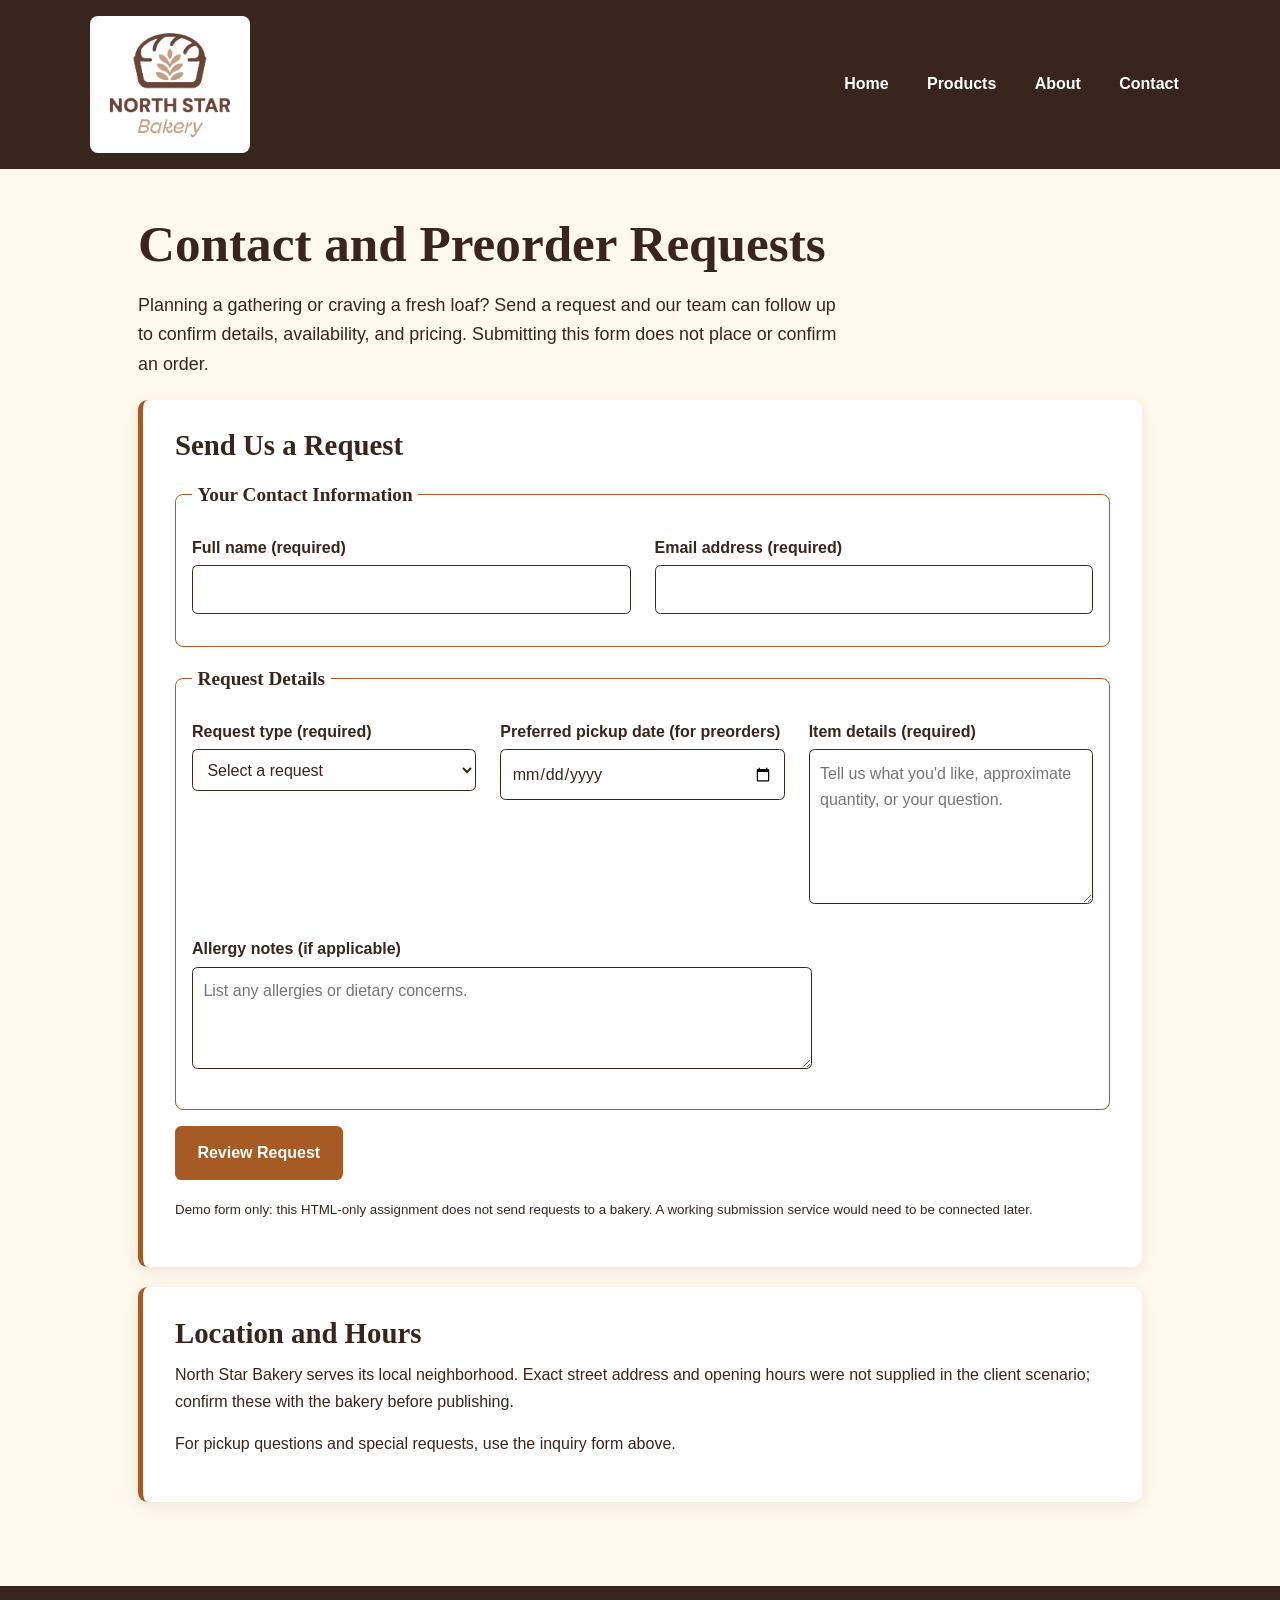
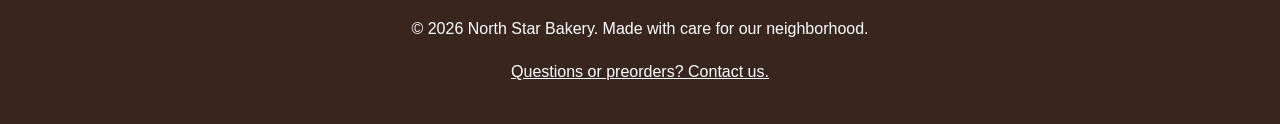
==== contact.html @ b9b7adf9 "Complete Touchstone 3 responsive bakery design" ====
<!DOCTYPE html>
<html lang="en">
<head>
<meta charset="UTF-8">
<meta name="viewport" content="width=device-width, initial-scale=1.0">
<meta name="description" content="North Star Bakery: handmade breads, pastries, cakes, and neighborhood preorders.">
<title>Contact | North Star Bakery</title>
<link rel="stylesheet" href="styles.css">
</head>
<body>
<header class="site-header">
<a href="index.html">
<img src="media/bakery-logo_c.png" alt="North Star Bakery logo" width="180">
</a>
<nav aria-label="Main navigation">
<ul>
<li>
<a href="index.html">Home</a>
</li>
<li>
<a href="products.html">Products</a>
</li>
<li>
<a href="about.html">About</a>
</li>
<li>
<a href="contact.html">Contact</a>
</li>
</ul>
</nav>
</header>
<main class="container">
<h1>Contact and Preorder Requests</h1>
<p class="intro">Planning a gathering or craving a fresh loaf? Send a request and our team can follow up to confirm details, availability, and pricing. Submitting this form does not place or confirm an order.</p>
<section class="content-card">
<h2>Send Us a Request</h2>
<form action="#" method="get">
<fieldset>
<legend>Your Contact Information</legend>
<p>
<label for="full-name">Full name (required)</label>
<br>
<input id="full-name" name="full_name" type="text" autocomplete="name" required minlength="2">
</p>
<p>
<label for="email">Email address (required)</label>
<br>
<input id="email" name="email" type="email" autocomplete="email" required>
</p>
</fieldset>
<fieldset>
<legend>Request Details</legend>
<p>
<label for="request-type">Request type (required)</label>
<br>
<select id="request-type" name="request_type" required>
<option value="">Select a request</option>
<option value="preorder">Preorder</option>
<option value="question">General question</option>
</select>
</p>
<p>
<label for="pickup-date">Preferred pickup date (for preorders)</label>
<br>
<input id="pickup-date" name="pickup_date" type="date">
</p>
<p>
<label for="item-details">Item details (required)</label>
<br>
<textarea id="item-details" name="item_details" rows="5" cols="45" required minlength="5" placeholder="Tell us what you'd like, approximate quantity, or your question.">
</textarea>
</p>
<p>
<label for="allergy-notes">Allergy notes (if applicable)</label>
<br>
<textarea id="allergy-notes" name="allergy_notes" rows="3" cols="45" placeholder="List any allergies or dietary concerns.">
</textarea>
</p>
</fieldset>
<p>
<button type="submit">Review Request</button>
</p>
<p>
<small>Demo form only: this HTML-only assignment does not send requests to a bakery. A working submission service would need to be connected later.</small>
</p>
</form>
</section>
<section class="content-card">
<h2>Location and Hours</h2>
<p>North Star Bakery serves its local neighborhood. Exact street address and opening hours were not supplied in the client scenario; confirm these with the bakery before publishing.</p>
<p>For pickup questions and special requests, use the inquiry form above.</p>
</section>
</main>
<footer class="site-footer">
<p>&copy; 2026 North Star Bakery. Made with care for our neighborhood.</p>
<p>
<a href="contact.html">Questions or preorders? Contact us.</a>
</p>
</footer>
</body>
</html>
---- styles.css ----
/* Touchstone 3: North Star Bakery | Mobile-first external stylesheet */
:root { --cream:#fff8ec; --brown:#38251d; --caramel:#a75b24; --white:#ffffff; }
* { box-sizing:border-box; }
html { scroll-behavior:smooth; }
body { margin:0; background:var(--cream); color:var(--brown); font-family:Arial,Helvetica,sans-serif; font-size:1rem; line-height:1.65; }
a { color:var(--caramel); }
a:hover, a:focus-visible { text-decoration-thickness:3px; }
.site-header { background:var(--brown); color:var(--white); padding:1rem max(1rem, calc((100% - 1100px)/2)); display:flex; flex-direction:column; align-items:center; gap:.75rem; }
.site-header img { display:block; max-width:160px; height:auto; }
.site-header nav ul { display:flex; flex-wrap:wrap; justify-content:center; gap:.35rem .65rem; list-style:none; padding:0; margin:0; }
.site-header nav a { display:block; color:var(--white); padding:.45rem .7rem; text-decoration:none; border-radius:.4rem; font-weight:700; }
.site-header nav a:hover,.site-header nav a:focus-visible { background:var(--caramel); color:var(--white); }
.container { max-width:1100px; margin:auto; padding:1.5rem 1rem 3rem; }
h1,h2,h3 { font-family:Georgia,'Times New Roman',serif; line-height:1.2; }
h1 { font-size:clamp(2rem,5vw,3.2rem); margin:.3rem 0 1rem; }
h2 { font-size:clamp(1.35rem,3vw,1.8rem); margin:0 0 .75rem; }
h3 { font-size:1.2rem; margin:.6rem 0; }
p { margin:.5rem 0 1rem; }
.intro { max-width:72ch; font-size:1.12rem; }
.content-card { background:var(--white); border-left:5px solid var(--caramel); border-radius:.6rem; padding:1.25rem; margin:1.25rem 0; box-shadow:0 4px 16px rgba(56,37,29,.08); }
img,picture,video,audio { max-width:100%; }
img { height:auto; border-radius:.5rem; }
picture { display:block; }
picture img { display:block; width:100%; max-width:650px; }
.feature-figure { margin:1rem 0; }
.feature-figure img { display:block; }
figcaption { font-size:.95rem; font-style:italic; margin-top:.5rem; }
audio { width:100%; max-width:520px; }
video { width:100%; height:auto; }
fieldset { border:1px solid var(--caramel); border-radius:.5rem; margin:1rem 0; padding:1rem; }
legend { font-family:Georgia,'Times New Roman',serif; font-size:1.2rem; font-weight:bold; padding:0 .35rem; }
label { display:inline-block; font-weight:bold; margin-bottom:.25rem; }
input,select,textarea { width:100%; max-width:620px; border:1px solid var(--brown); border-radius:.35rem; padding:.65rem; font:inherit; background:var(--white); color:var(--brown); }
textarea { resize:vertical; }
input:focus-visible,select:focus-visible,textarea:focus-visible,button:focus-visible { outline:3px solid var(--caramel); outline-offset:2px; }
button { border:0; border-radius:.4rem; padding:.85rem 1.4rem; background:var(--caramel); color:var(--white); font:inherit; font-weight:bold; cursor:pointer; }
button:hover { background:var(--brown); }
.site-footer { background:var(--brown); color:var(--white); text-align:center; padding:1.4rem 1rem; }
.site-footer a { color:var(--white); }
@media (min-width:760px) {
 .site-header { flex-direction:row; justify-content:space-between; gap:2rem; }
 .site-header nav ul { justify-content:flex-end; gap:1rem; }
 .container { padding:2.5rem 2rem 4rem; }
 .content-card { padding:1.8rem 2rem; }
 fieldset { display:flex; flex-wrap:wrap; gap:0 1.5rem; align-items:start; }
 fieldset legend { width:auto; }
 fieldset > p { flex:1 1 280px; }
}
@media (min-width:1050px) { .container { padding-left:3rem; padding-right:3rem; } }
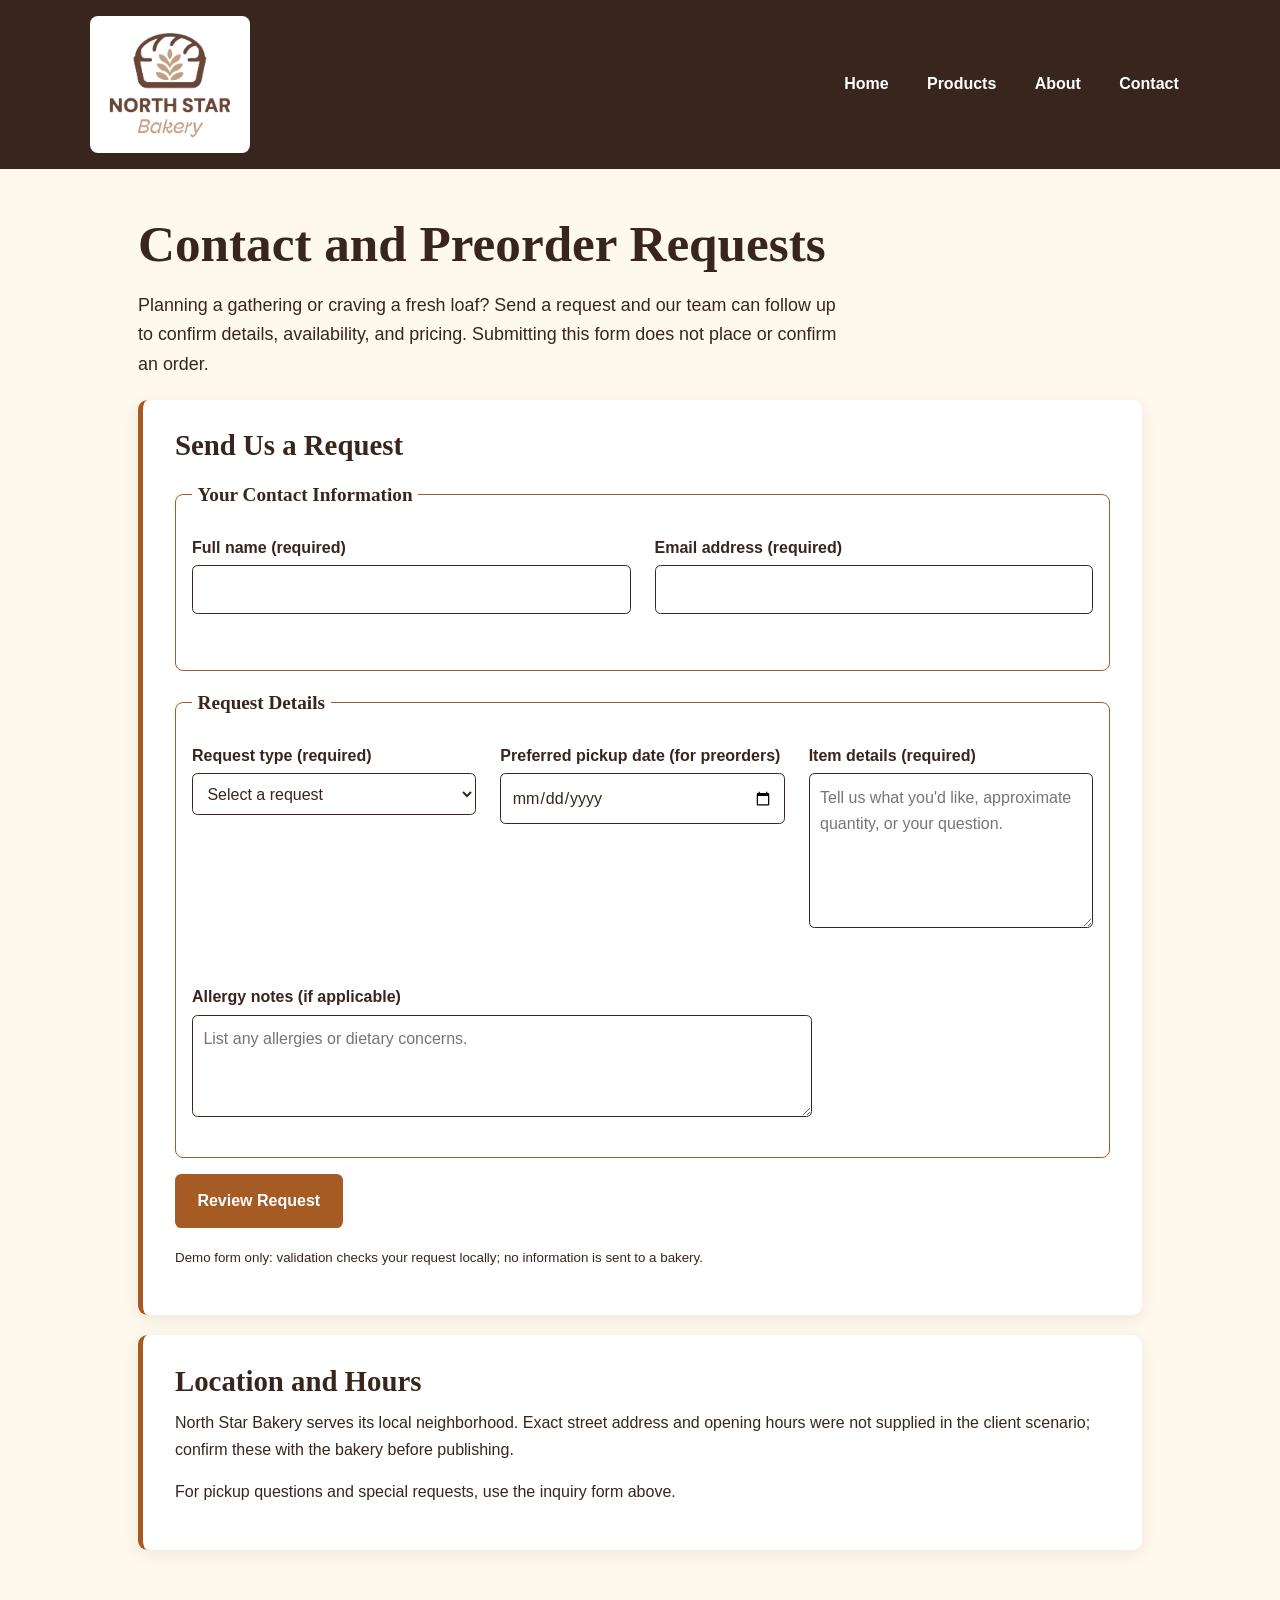
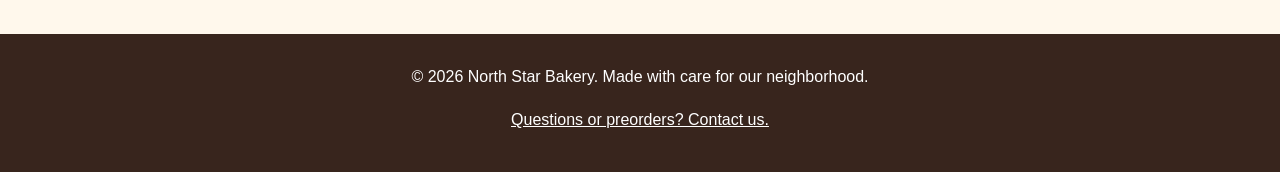
==== commit baeb9d63: "Complete Touchstone 4 JavaScript features" ====
--- a/contact.html
+++ b/contact.html
@@ -34,18 +34,20 @@
 <p class="intro">Planning a gathering or craving a fresh loaf? Send a request and our team can follow up to confirm details, availability, and pricing. Submitting this form does not place or confirm an order.</p>
 <section class="content-card">
 <h2>Send Us a Request</h2>
-<form action="#" method="get">
+<form id="preorder-form" action="#" method="get" novalidate>
 <fieldset>
 <legend>Your Contact Information</legend>
 <p>
 <label for="full-name">Full name (required)</label>
 <br>
 <input id="full-name" name="full_name" type="text" autocomplete="name" required minlength="2">
+<span class="field-error" id="full-name-error" aria-live="polite"></span>
 </p>
 <p>
 <label for="email">Email address (required)</label>
 <br>
 <input id="email" name="email" type="email" autocomplete="email" required>
+<span class="field-error" id="email-error" aria-live="polite"></span>
 </p>
 </fieldset>
 <fieldset>
@@ -58,6 +60,7 @@
 <option value="preorder">Preorder</option>
 <option value="question">General question</option>
 </select>
+<span class="field-error" id="request-type-error" aria-live="polite"></span>
 </p>
 <p>
 <label for="pickup-date">Preferred pickup date (for preorders)</label>
@@ -69,6 +72,7 @@
 <br>
 <textarea id="item-details" name="item_details" rows="5" cols="45" required minlength="5" placeholder="Tell us what you'd like, approximate quantity, or your question.">
 </textarea>
+<span class="field-error" id="item-details-error" aria-live="polite"></span>
 </p>
 <p>
 <label for="allergy-notes">Allergy notes (if applicable)</label>
@@ -79,9 +83,10 @@
 </fieldset>
 <p>
 <button type="submit">Review Request</button>
+<p id="form-status" role="status" aria-live="polite"></p>
 </p>
 <p>
-<small>Demo form only: this HTML-only assignment does not send requests to a bakery. A working submission service would need to be connected later.</small>
+<small>Demo form only: validation checks your request locally; no information is sent to a bakery.</small>
 </p>
 </form>
 </section>
@@ -97,5 +102,6 @@
 <a href="contact.html">Questions or preorders? Contact us.</a>
 </p>
 </footer>
+<script src="script.js" defer></script>
 </body>
 </html>
--- a/styles.css
+++ b/styles.css
@@ -47,3 +47,14 @@
  fieldset > p { flex:1 1 280px; }
 }
 @media (min-width:1050px) { .container { padding-left:3rem; padding-right:3rem; } }
+
+/* Touchstone 4: accessible favorites and validation */
+.favorite-grid { display:flex; flex-wrap:wrap; gap:1rem; margin:1rem 0; }
+.favorite-option { flex:1 1 190px; border:1px solid #d4b49d; border-radius:10px; padding:1rem; background:#fff8f0; }
+.favorite-option h3 { margin-top:0; }
+.favorite-option button, .secondary-button { cursor:pointer; border:2px solid #6b3e26; border-radius:6px; padding:.6rem .9rem; background:#6b3e26; color:#fff; font:inherit; }
+.favorite-option button[aria-pressed="true"] { background:#fff8f0; color:#6b3e26; }
+.favorite-option button:focus-visible, .secondary-button:focus-visible { outline:3px solid #d88c5a; outline-offset:3px; }
+.field-error { display:block; min-height:1.25em; color:#9a2525; font-weight:bold; margin-top:.25rem; }
+[aria-invalid="true"] { border:2px solid #9a2525 !important; }
+#form-status, #favorites-status { font-weight:bold; }
